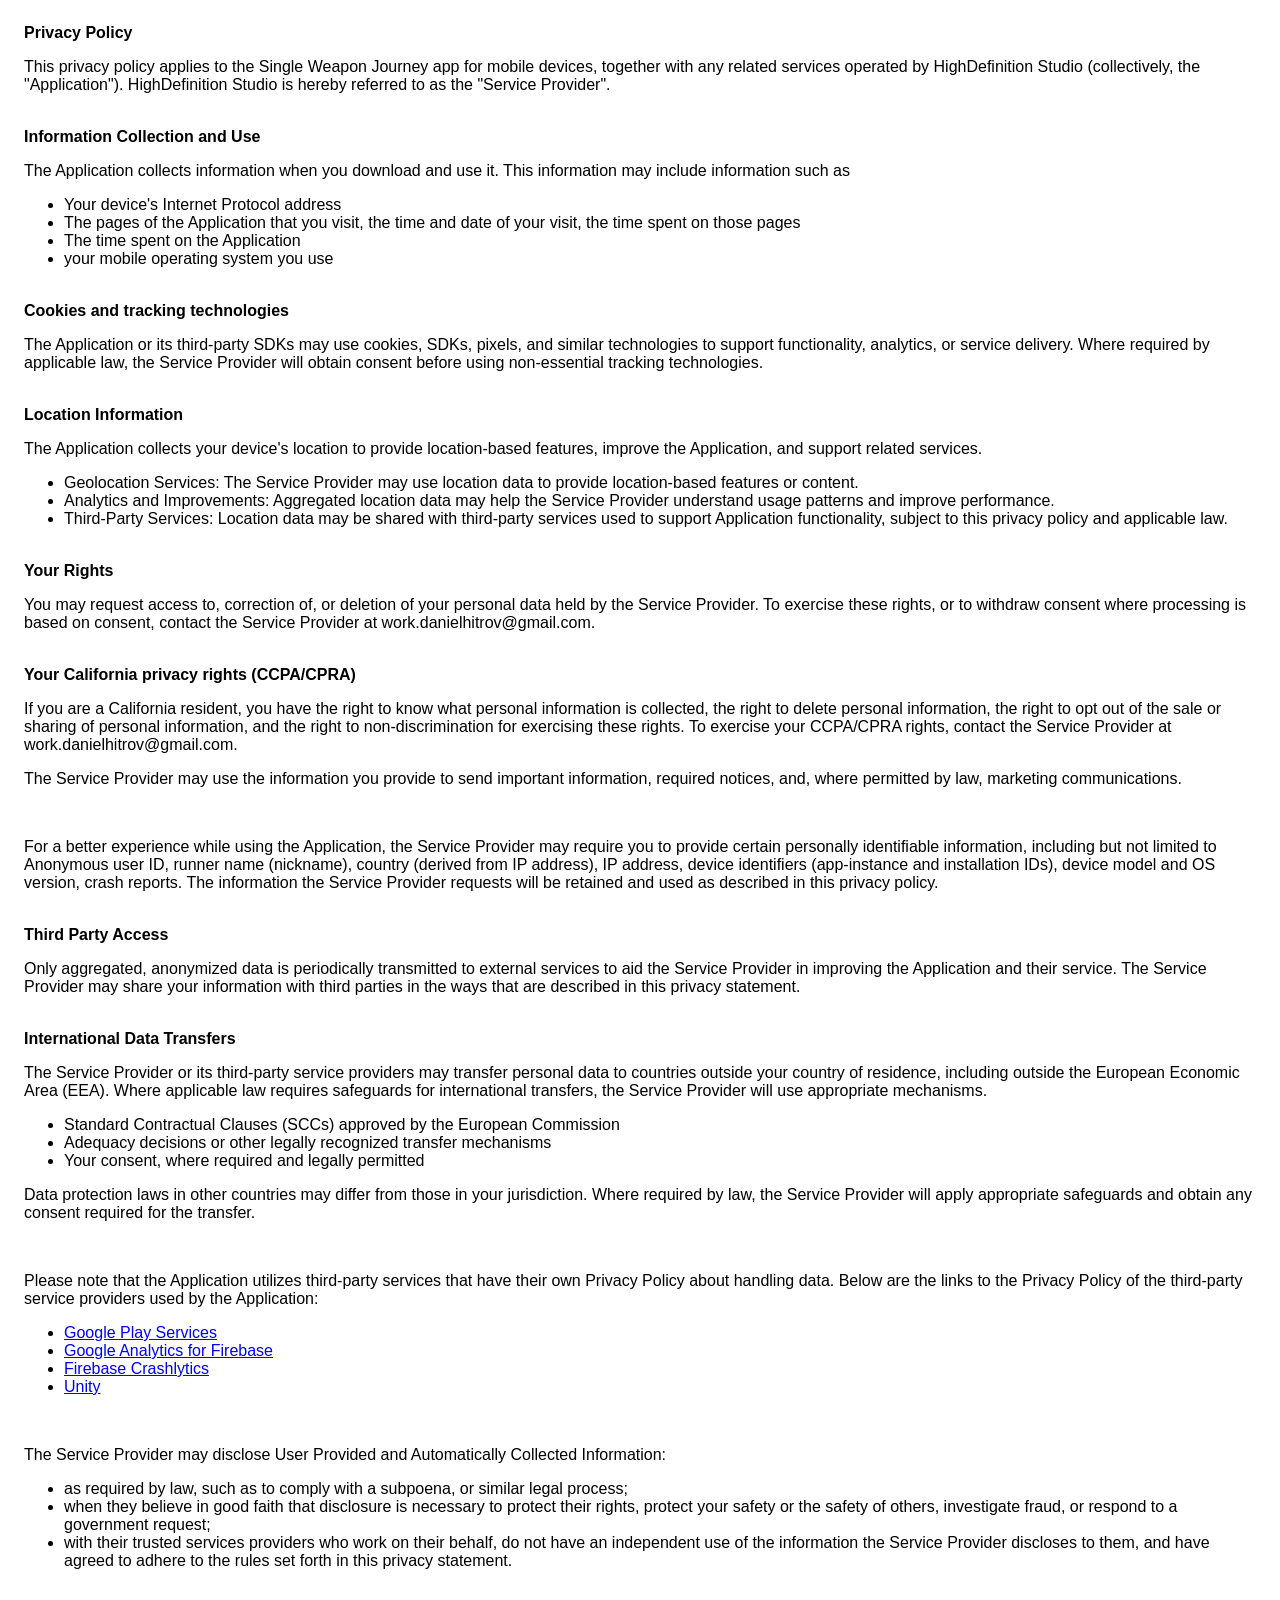
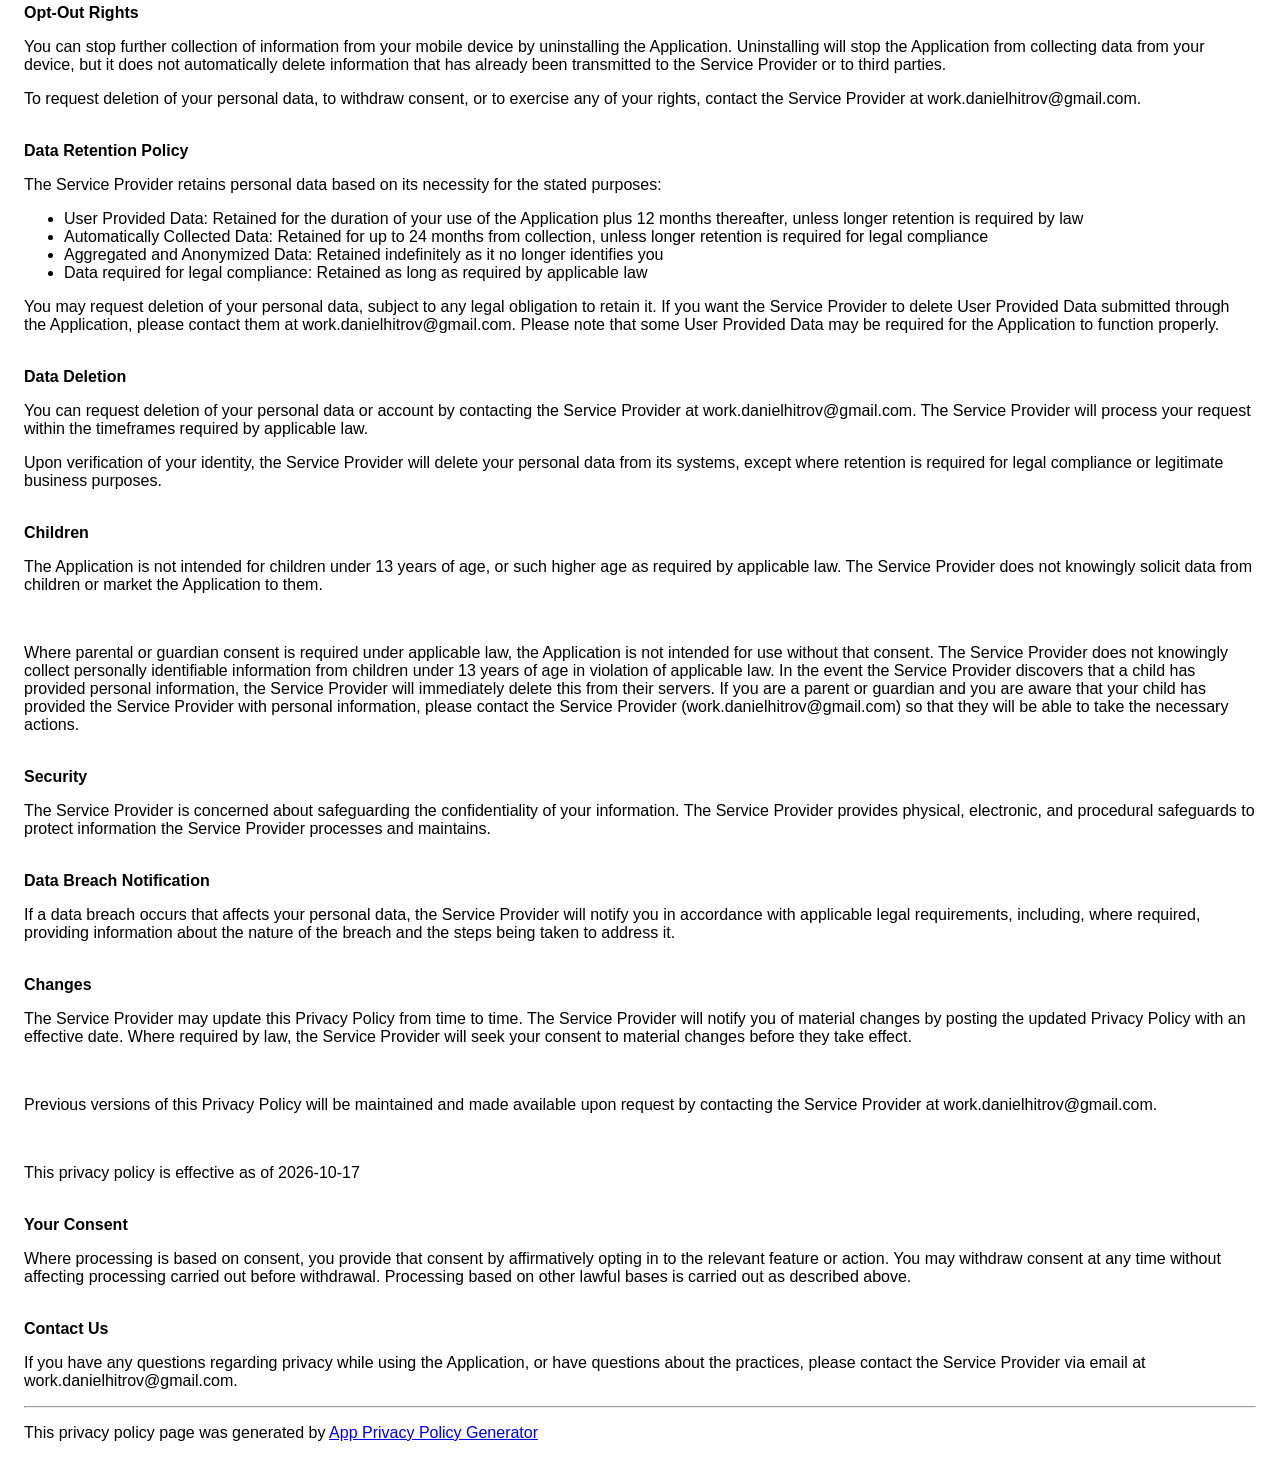
==== index.html @ 2a984582 "Add initial Privacy Policy page" ====
<!DOCTYPE html>
    <html>
    <head>
      <meta charset='utf-8'>
      <meta name='viewport' content='width=device-width'>
      <title>Privacy Policy</title>
      <style> body { font-family: 'Helvetica Neue', Helvetica, Arial, sans-serif; padding:1em; } </style>
    </head>
    <body>
    <strong>Privacy Policy</strong><p>This privacy policy applies to the Single Weapon Journey app for mobile devices, together with any related services operated by HighDefinition Studio (collectively, the "Application"). HighDefinition Studio is hereby referred to as the "Service Provider".</p><br><strong>Information Collection and Use</strong><p>The Application collects information when you download and use it. This information may include information such as</p><ul><li>Your device's Internet Protocol address</li><li>The pages of the Application that you visit, the time and date of your visit, the time spent on those pages</li><li>The time spent on the Application</li><li>your mobile operating system you use</li></ul><p></p><br><strong>Cookies and tracking technologies</strong><p>The Application or its third-party SDKs may use cookies, SDKs, pixels, and similar technologies to support functionality, analytics, or service delivery. Where required by applicable law, the Service Provider will obtain consent before using non-essential tracking technologies.</p><div><br><strong>Location Information</strong><p>The Application collects your device's location to provide location-based features, improve the Application, and support related services.</p><ul><li>Geolocation Services: The Service Provider may use location data to provide location-based features or content.</li><li>Analytics and Improvements: Aggregated location data may help the Service Provider understand usage patterns and improve performance.</li><li>Third-Party Services: Location data may be shared with third-party services used to support Application functionality, subject to this privacy policy and applicable law.</li></ul></div><br><strong>Your Rights</strong><p>You may request access to, correction of, or deletion of your personal data held by the Service Provider. To exercise these rights, or to withdraw consent where processing is based on consent, contact the Service Provider at work.danielhitrov@gmail.com.</p><br><strong>Your California privacy rights (CCPA/CPRA)</strong><p>If you are a California resident, you have the right to know what personal information is collected, the right to delete personal information, the right to opt out of the sale or sharing of personal information, and the right to non-discrimination for exercising these rights. To exercise your CCPA/CPRA rights, contact the Service Provider at work.danielhitrov@gmail.com.</p><!----><p>The Service Provider may use the information you provide to send important information, required notices, and, where permitted by law, marketing communications.</p><br><p>For a better experience while using the Application, the Service Provider may require you to provide certain personally identifiable information, including but not limited to Anonymous user ID, runner name (nickname), country (derived from IP address), IP address, device identifiers (app-instance and installation IDs), device model and OS version, crash reports. The information the Service Provider requests will be retained and used as described in this privacy policy.</p><br><strong>Third Party Access</strong><p>Only aggregated, anonymized data is periodically transmitted to external services to aid the Service Provider in improving the Application and their service. The Service Provider may share your information with third parties in the ways that are described in this privacy statement.</p><br><strong>International Data Transfers</strong><p>The Service Provider or its third-party service providers may transfer personal data to countries outside your country of residence, including outside the European Economic Area (EEA). Where applicable law requires safeguards for international transfers, the Service Provider will use appropriate mechanisms.</p><ul><li>Standard Contractual Clauses (SCCs) approved by the European Commission</li><li>Adequacy decisions or other legally recognized transfer mechanisms</li><li>Your consent, where required and legally permitted</li></ul><p>Data protection laws in other countries may differ from those in your jurisdiction. Where required by law, the Service Provider will apply appropriate safeguards and obtain any consent required for the transfer.</p><div><br><p>Please note that the Application utilizes third-party services that have their own Privacy Policy about handling data. Below are the links to the Privacy Policy of the third-party service providers used by the Application:</p><ul><li><a href="https://www.google.com/policies/privacy/" target="_blank" rel="noopener noreferrer">Google Play Services</a></li><li><a href="https://firebase.google.com/support/privacy" target="_blank" rel="noopener noreferrer">Google Analytics for Firebase</a></li><li><a href="https://firebase.google.com/support/privacy/" target="_blank" rel="noopener noreferrer">Firebase Crashlytics</a></li><li><a href="https://unity3d.com/legal/privacy-policy" target="_blank" rel="noopener noreferrer">Unity</a></li></ul></div><br><p>The Service Provider may disclose User Provided and Automatically Collected Information:</p><ul><li>as required by law, such as to comply with a subpoena, or similar legal process;</li><li>when they believe in good faith that disclosure is necessary to protect their rights, protect your safety or the safety of others, investigate fraud, or respond to a government request;</li><li>with their trusted services providers who work on their behalf, do not have an independent use of the information the Service Provider discloses to them, and have agreed to adhere to the rules set forth in this privacy statement.</li></ul><p></p><br><strong>Opt-Out Rights</strong><div><p>You can stop further collection of information from your mobile device by uninstalling the Application. Uninstalling will stop the Application from collecting data from your device, but it does not automatically delete information that has already been transmitted to the Service Provider or to third parties.</p></div><!----><p>To request deletion of your personal data, to withdraw consent, or to exercise any of your rights, contact the Service Provider at work.danielhitrov@gmail.com.</p><br><strong>Data Retention Policy</strong><p>The Service Provider retains personal data based on its necessity for the stated purposes:</p><ul><li>User Provided Data: Retained for the duration of your use of the Application plus 12 months thereafter, unless longer retention is required by law</li><li>Automatically Collected Data: Retained for up to 24 months from collection, unless longer retention is required for legal compliance</li><li>Aggregated and Anonymized Data: Retained indefinitely as it no longer identifies you</li><li>Data required for legal compliance: Retained as long as required by applicable law</li></ul><p>You may request deletion of your personal data, subject to any legal obligation to retain it. If you want the Service Provider to delete User Provided Data submitted through the Application, please contact them at work.danielhitrov@gmail.com. Please note that some User Provided Data may be required for the Application to function properly.</p><div><br><strong>Data Deletion</strong><p>You can request deletion of your personal data or account by contacting the Service Provider at work.danielhitrov@gmail.com. The Service Provider will process your request within the timeframes required by applicable law.</p><p>Upon verification of your identity, the Service Provider will delete your personal data from its systems, except where retention is required for legal compliance or legitimate business purposes.</p></div><br><strong>Children</strong><p>The Application is not intended for children under 13 years of age, or such higher age as required by applicable law. The Service Provider does not knowingly solicit data from children or market the Application to them.</p><div><br><p>Where parental or guardian consent is required under applicable law, the Application is not intended for use without that consent. The Service Provider does not knowingly collect personally identifiable information from children under 13 years of age in violation of applicable law. In the event the Service Provider discovers that a child has provided personal information, the Service Provider will immediately delete this from their servers. If you are a parent or guardian and you are aware that your child has provided the Service Provider with personal information, please contact the Service Provider (work.danielhitrov@gmail.com) so that they will be able to take the necessary actions.</p></div><br><strong>Security</strong><p>The Service Provider is concerned about safeguarding the confidentiality of your information. The Service Provider provides physical, electronic, and procedural safeguards to protect information the Service Provider processes and maintains.</p><br><strong>Data Breach Notification</strong><p>If a data breach occurs that affects your personal data, the Service Provider will notify you in accordance with applicable legal requirements, including, where required, providing information about the nature of the breach and the steps being taken to address it.</p><br><strong>Changes</strong><p>The Service Provider may update this Privacy Policy from time to time. The Service Provider will notify you of material changes by posting the updated Privacy Policy with an effective date. Where required by law, the Service Provider will seek your consent to material changes before they take effect.</p><br><p>Previous versions of this Privacy Policy will be maintained and made available upon request by contacting the Service Provider at work.danielhitrov@gmail.com.</p><br><p>This privacy policy is effective as of 2026-10-17</p><br><strong>Your Consent</strong><p>Where processing is based on consent, you provide that consent by affirmatively opting in to the relevant feature or action. You may withdraw consent at any time without affecting processing carried out before withdrawal. Processing based on other lawful bases is carried out as described above.</p><br><strong>Contact Us</strong><p>If you have any questions regarding privacy while using the Application, or have questions about the practices, please contact the Service Provider via email at work.danielhitrov@gmail.com.</p><hr><p><span>This privacy policy page was generated by </span><a href="https://app-privacy-policy-generator.nisrulz.com/" target="_blank" rel="noopener noreferrer">App Privacy Policy Generator </a></p>
    </body>
    </html>
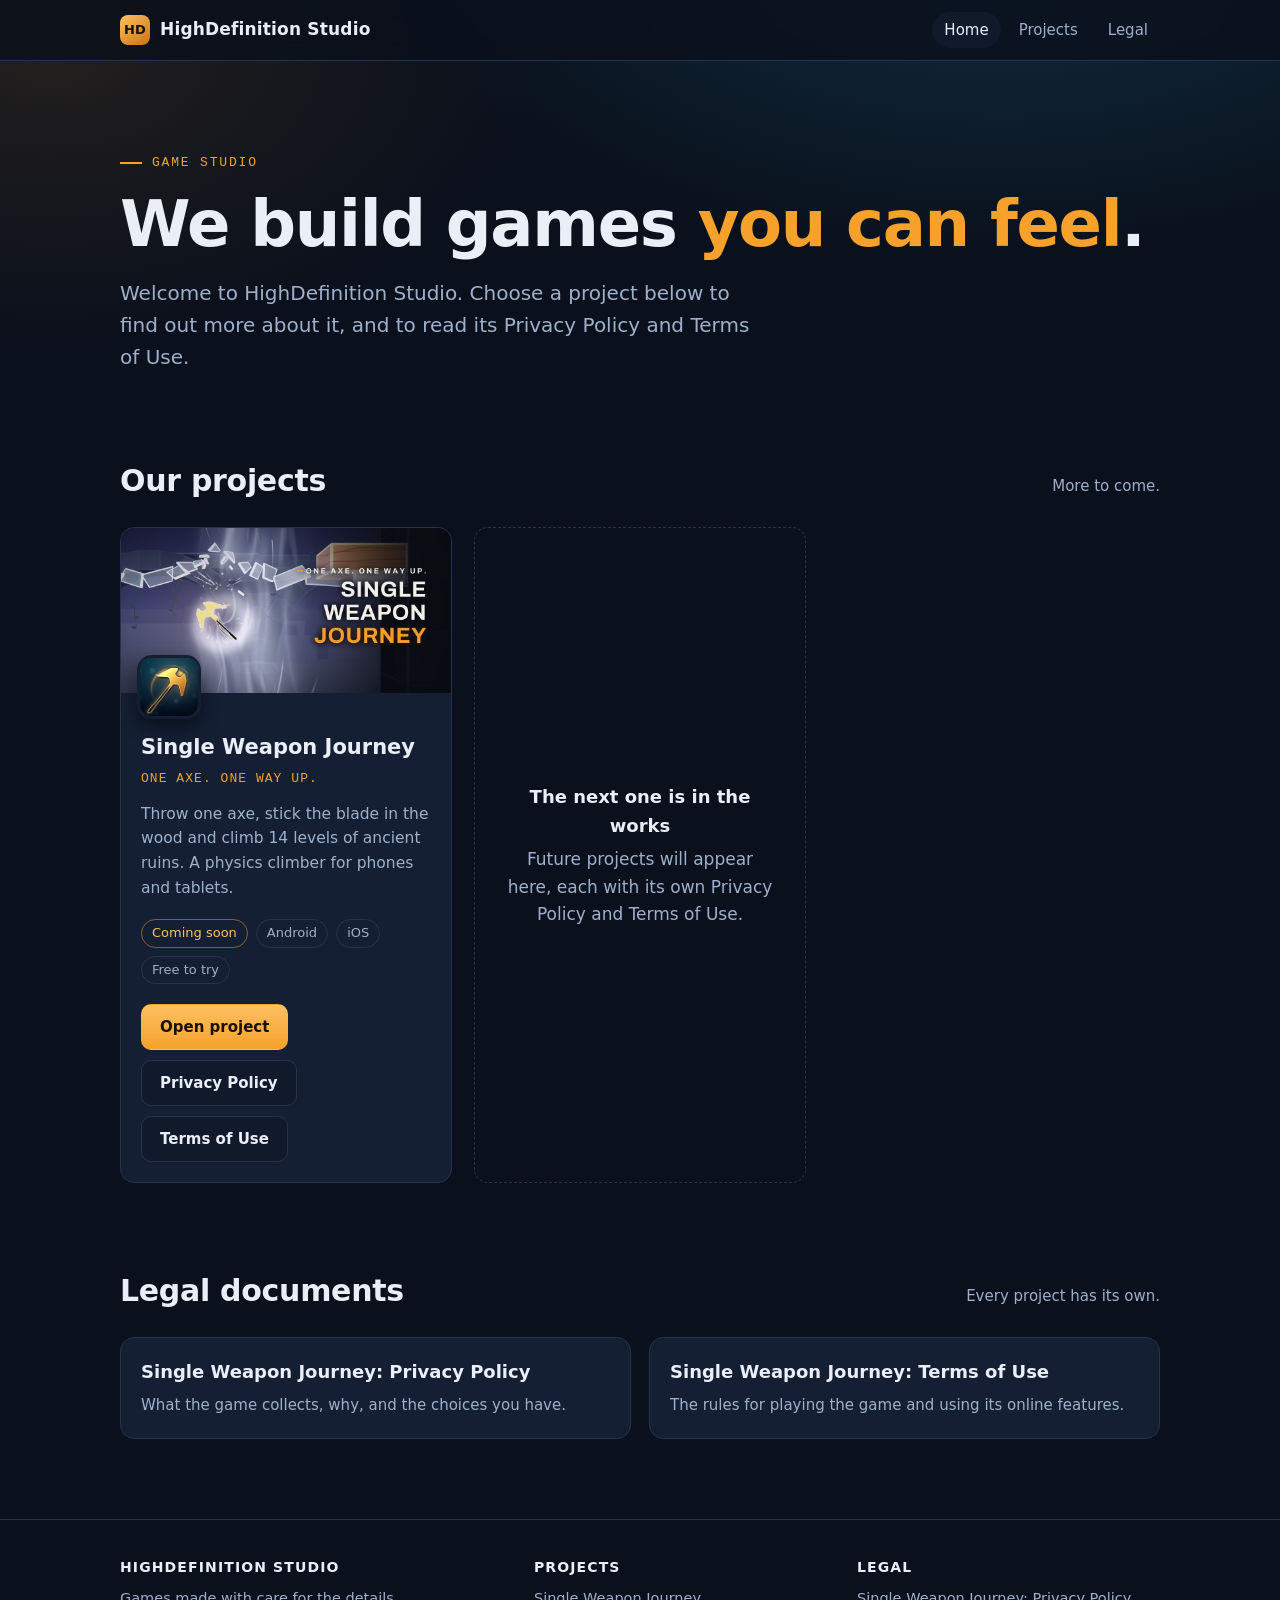
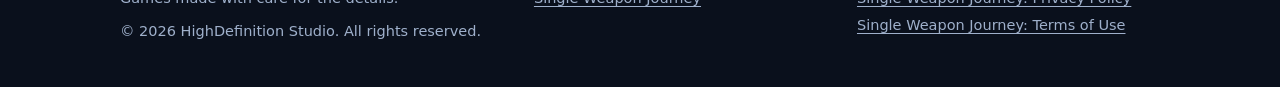
==== commit cf47b282: "Add the studio hub with Single Weapon Journey legal pages Replace the single generated privacy page " ====
--- a/index.html
+++ b/index.html
@@ -1,13 +1,130 @@
-<!DOCTYPE html>
-    <html>
-    <head>
-      <meta charset='utf-8'>
-      <meta name='viewport' content='width=device-width'>
-      <title>Privacy Policy</title>
-      <style> body { font-family: 'Helvetica Neue', Helvetica, Arial, sans-serif; padding:1em; } </style>
-    </head>
-    <body>
-    <strong>Privacy Policy</strong><p>This privacy policy applies to the Single Weapon Journey app for mobile devices, together with any related services operated by HighDefinition Studio (collectively, the "Application"). HighDefinition Studio is hereby referred to as the "Service Provider".</p><br><strong>Information Collection and Use</strong><p>The Application collects information when you download and use it. This information may include information such as</p><ul><li>Your device's Internet Protocol address</li><li>The pages of the Application that you visit, the time and date of your visit, the time spent on those pages</li><li>The time spent on the Application</li><li>your mobile operating system you use</li></ul><p></p><br><strong>Cookies and tracking technologies</strong><p>The Application or its third-party SDKs may use cookies, SDKs, pixels, and similar technologies to support functionality, analytics, or service delivery. Where required by applicable law, the Service Provider will obtain consent before using non-essential tracking technologies.</p><div><br><strong>Location Information</strong><p>The Application collects your device's location to provide location-based features, improve the Application, and support related services.</p><ul><li>Geolocation Services: The Service Provider may use location data to provide location-based features or content.</li><li>Analytics and Improvements: Aggregated location data may help the Service Provider understand usage patterns and improve performance.</li><li>Third-Party Services: Location data may be shared with third-party services used to support Application functionality, subject to this privacy policy and applicable law.</li></ul></div><br><strong>Your Rights</strong><p>You may request access to, correction of, or deletion of your personal data held by the Service Provider. To exercise these rights, or to withdraw consent where processing is based on consent, contact the Service Provider at work.danielhitrov@gmail.com.</p><br><strong>Your California privacy rights (CCPA/CPRA)</strong><p>If you are a California resident, you have the right to know what personal information is collected, the right to delete personal information, the right to opt out of the sale or sharing of personal information, and the right to non-discrimination for exercising these rights. To exercise your CCPA/CPRA rights, contact the Service Provider at work.danielhitrov@gmail.com.</p><!----><p>The Service Provider may use the information you provide to send important information, required notices, and, where permitted by law, marketing communications.</p><br><p>For a better experience while using the Application, the Service Provider may require you to provide certain personally identifiable information, including but not limited to Anonymous user ID, runner name (nickname), country (derived from IP address), IP address, device identifiers (app-instance and installation IDs), device model and OS version, crash reports. The information the Service Provider requests will be retained and used as described in this privacy policy.</p><br><strong>Third Party Access</strong><p>Only aggregated, anonymized data is periodically transmitted to external services to aid the Service Provider in improving the Application and their service. The Service Provider may share your information with third parties in the ways that are described in this privacy statement.</p><br><strong>International Data Transfers</strong><p>The Service Provider or its third-party service providers may transfer personal data to countries outside your country of residence, including outside the European Economic Area (EEA). Where applicable law requires safeguards for international transfers, the Service Provider will use appropriate mechanisms.</p><ul><li>Standard Contractual Clauses (SCCs) approved by the European Commission</li><li>Adequacy decisions or other legally recognized transfer mechanisms</li><li>Your consent, where required and legally permitted</li></ul><p>Data protection laws in other countries may differ from those in your jurisdiction. Where required by law, the Service Provider will apply appropriate safeguards and obtain any consent required for the transfer.</p><div><br><p>Please note that the Application utilizes third-party services that have their own Privacy Policy about handling data. Below are the links to the Privacy Policy of the third-party service providers used by the Application:</p><ul><li><a href="https://www.google.com/policies/privacy/" target="_blank" rel="noopener noreferrer">Google Play Services</a></li><li><a href="https://firebase.google.com/support/privacy" target="_blank" rel="noopener noreferrer">Google Analytics for Firebase</a></li><li><a href="https://firebase.google.com/support/privacy/" target="_blank" rel="noopener noreferrer">Firebase Crashlytics</a></li><li><a href="https://unity3d.com/legal/privacy-policy" target="_blank" rel="noopener noreferrer">Unity</a></li></ul></div><br><p>The Service Provider may disclose User Provided and Automatically Collected Information:</p><ul><li>as required by law, such as to comply with a subpoena, or similar legal process;</li><li>when they believe in good faith that disclosure is necessary to protect their rights, protect your safety or the safety of others, investigate fraud, or respond to a government request;</li><li>with their trusted services providers who work on their behalf, do not have an independent use of the information the Service Provider discloses to them, and have agreed to adhere to the rules set forth in this privacy statement.</li></ul><p></p><br><strong>Opt-Out Rights</strong><div><p>You can stop further collection of information from your mobile device by uninstalling the Application. Uninstalling will stop the Application from collecting data from your device, but it does not automatically delete information that has already been transmitted to the Service Provider or to third parties.</p></div><!----><p>To request deletion of your personal data, to withdraw consent, or to exercise any of your rights, contact the Service Provider at work.danielhitrov@gmail.com.</p><br><strong>Data Retention Policy</strong><p>The Service Provider retains personal data based on its necessity for the stated purposes:</p><ul><li>User Provided Data: Retained for the duration of your use of the Application plus 12 months thereafter, unless longer retention is required by law</li><li>Automatically Collected Data: Retained for up to 24 months from collection, unless longer retention is required for legal compliance</li><li>Aggregated and Anonymized Data: Retained indefinitely as it no longer identifies you</li><li>Data required for legal compliance: Retained as long as required by applicable law</li></ul><p>You may request deletion of your personal data, subject to any legal obligation to retain it. If you want the Service Provider to delete User Provided Data submitted through the Application, please contact them at work.danielhitrov@gmail.com. Please note that some User Provided Data may be required for the Application to function properly.</p><div><br><strong>Data Deletion</strong><p>You can request deletion of your personal data or account by contacting the Service Provider at work.danielhitrov@gmail.com. The Service Provider will process your request within the timeframes required by applicable law.</p><p>Upon verification of your identity, the Service Provider will delete your personal data from its systems, except where retention is required for legal compliance or legitimate business purposes.</p></div><br><strong>Children</strong><p>The Application is not intended for children under 13 years of age, or such higher age as required by applicable law. The Service Provider does not knowingly solicit data from children or market the Application to them.</p><div><br><p>Where parental or guardian consent is required under applicable law, the Application is not intended for use without that consent. The Service Provider does not knowingly collect personally identifiable information from children under 13 years of age in violation of applicable law. In the event the Service Provider discovers that a child has provided personal information, the Service Provider will immediately delete this from their servers. If you are a parent or guardian and you are aware that your child has provided the Service Provider with personal information, please contact the Service Provider (work.danielhitrov@gmail.com) so that they will be able to take the necessary actions.</p></div><br><strong>Security</strong><p>The Service Provider is concerned about safeguarding the confidentiality of your information. The Service Provider provides physical, electronic, and procedural safeguards to protect information the Service Provider processes and maintains.</p><br><strong>Data Breach Notification</strong><p>If a data breach occurs that affects your personal data, the Service Provider will notify you in accordance with applicable legal requirements, including, where required, providing information about the nature of the breach and the steps being taken to address it.</p><br><strong>Changes</strong><p>The Service Provider may update this Privacy Policy from time to time. The Service Provider will notify you of material changes by posting the updated Privacy Policy with an effective date. Where required by law, the Service Provider will seek your consent to material changes before they take effect.</p><br><p>Previous versions of this Privacy Policy will be maintained and made available upon request by contacting the Service Provider at work.danielhitrov@gmail.com.</p><br><p>This privacy policy is effective as of 2026-10-17</p><br><strong>Your Consent</strong><p>Where processing is based on consent, you provide that consent by affirmatively opting in to the relevant feature or action. You may withdraw consent at any time without affecting processing carried out before withdrawal. Processing based on other lawful bases is carried out as described above.</p><br><strong>Contact Us</strong><p>If you have any questions regarding privacy while using the Application, or have questions about the practices, please contact the Service Provider via email at work.danielhitrov@gmail.com.</p><hr><p><span>This privacy policy page was generated by </span><a href="https://app-privacy-policy-generator.nisrulz.com/" target="_blank" rel="noopener noreferrer">App Privacy Policy Generator </a></p>
-    </body>
-    </html>
-      
+<!doctype html>
+<html lang="en">
+<head>
+  <meta charset="utf-8">
+  <meta name="viewport" content="width=device-width, initial-scale=1">
+  <title>HighDefinition Studio</title>
+  <meta name="description" content="HighDefinition Studio makes games. Pick a project to learn more and to read its Privacy Policy and Terms of Use.">
+  <meta name="theme-color" content="#0a101c">
+  <link rel="icon" type="image/png" href="assets/img/swj-icon.png">
+  <link rel="stylesheet" href="assets/css/site.css">
+
+  <meta property="og:type" content="website">
+  <meta property="og:title" content="HighDefinition Studio">
+  <meta property="og:description" content="Games from HighDefinition Studio. Choose a project to read about it, its Privacy Policy and its Terms of Use.">
+  <meta property="og:image" content="assets/img/swj-feature.png">
+</head>
+<body>
+
+<header class="site-header">
+  <div class="wrap">
+    <a class="brand" href="index.html" aria-label="HighDefinition Studio home">
+      <span class="brand-mark" aria-hidden="true">HD</span>
+      <span>HighDefinition Studio</span>
+    </a>
+    <nav class="nav" aria-label="Main">
+      <a href="index.html" aria-current="page">Home</a>
+      <a href="#projects">Projects</a>
+      <a href="#legal">Legal</a>
+    </nav>
+  </div>
+</header>
+
+<main>
+
+  <div class="wrap hero">
+    <p class="eyebrow">Game studio</p>
+    <h1>We build games <em>you can feel</em>.</h1>
+    <p class="lead">Welcome to HighDefinition Studio. Choose a project below to find out more about it, and to read its Privacy Policy and Terms of Use.</p>
+  </div>
+
+  <section id="projects" aria-labelledby="projects-title">
+    <div class="wrap">
+      <div class="section-title">
+        <h2 id="projects-title">Our projects</h2>
+        <p class="section-note">More to come.</p>
+      </div>
+
+      <div class="grid">
+
+        <article class="card">
+          <a class="card-media" href="single-weapon-journey/index.html" aria-label="Single Weapon Journey: open the project page" tabindex="-1">
+            <img src="assets/img/swj-feature.png" width="1024" height="500" alt="">
+            <img class="icon" src="assets/img/swj-icon.png" width="64" height="64" alt="">
+          </a>
+          <div class="card-body">
+            <h3>Single Weapon Journey</h3>
+            <p class="tagline">One axe. One way up.</p>
+            <p class="desc">Throw one axe, stick the blade in the wood and climb 14 levels of ancient ruins. A physics climber for phones and tablets.</p>
+            <ul class="chips" aria-label="Details">
+              <li class="chip status">Coming soon</li>
+              <li class="chip">Android</li>
+              <li class="chip">iOS</li>
+              <li class="chip">Free to try</li>
+            </ul>
+            <div class="card-actions">
+              <a class="btn primary" href="single-weapon-journey/index.html">Open project</a>
+              <a class="btn" href="single-weapon-journey/privacy.html">Privacy Policy</a>
+              <a class="btn" href="single-weapon-journey/terms.html">Terms of Use</a>
+            </div>
+          </div>
+        </article>
+
+        <article class="card placeholder" aria-label="Future projects">
+          <div>
+            <strong>The next one is in the works</strong>
+            Future projects will appear here, each with its own Privacy Policy and Terms of Use.
+          </div>
+        </article>
+
+      </div>
+    </div>
+  </section>
+
+  <section id="legal" aria-labelledby="legal-title">
+    <div class="wrap">
+      <div class="section-title">
+        <h2 id="legal-title">Legal documents</h2>
+        <p class="section-note">Every project has its own.</p>
+      </div>
+
+      <div class="legal-links">
+        <a class="legal-link" href="single-weapon-journey/privacy.html">
+          <strong>Single Weapon Journey: Privacy Policy</strong>
+          <span>What the game collects, why, and the choices you have.</span>
+        </a>
+        <a class="legal-link" href="single-weapon-journey/terms.html">
+          <strong>Single Weapon Journey: Terms of Use</strong>
+          <span>The rules for playing the game and using its online features.</span>
+        </a>
+      </div>
+    </div>
+  </section>
+
+</main>
+
+<footer class="site-footer">
+  <div class="wrap">
+    <div>
+      <h4>HighDefinition Studio</h4>
+      <p>Games made with care for the details.</p>
+      <p style="margin-top:10px">&copy; 2026 HighDefinition Studio. All rights reserved.</p>
+    </div>
+    <div>
+      <h4>Projects</h4>
+      <ul>
+        <li><a href="single-weapon-journey/index.html">Single Weapon Journey</a></li>
+      </ul>
+    </div>
+    <div>
+      <h4>Legal</h4>
+      <ul>
+        <li><a href="single-weapon-journey/privacy.html">Single Weapon Journey: Privacy Policy</a></li>
+        <li><a href="single-weapon-journey/terms.html">Single Weapon Journey: Terms of Use</a></li>
+      </ul>
+    </div>
+  </div>
+</footer>
+
+</body>
+</html>
--- a/assets/css/site.css
+++ b/assets/css/site.css
@@ -0,0 +1,371 @@
+/* HighDefinition Studio - shared stylesheet. No external fonts or requests. */
+
+:root {
+  --bg: #0a101c;
+  --bg-raise: #111a2b;
+  --bg-card: #141f33;
+  --line: #243350;
+  --text: #e9eef7;
+  --text-dim: #9fb0cb;
+  --amber: #f5a12b;
+  --amber-hot: #ffc062;
+  --teal: #1f6f8b;
+  --radius: 14px;
+  --gutter: 20px;
+  --max: 1080px;
+  --font: "Segoe UI", system-ui, -apple-system, "Helvetica Neue", Arial, sans-serif;
+  --mono: ui-monospace, "Cascadia Mono", "JetBrains Mono", Consolas, monospace;
+  color-scheme: dark;
+}
+
+*, *::before, *::after { box-sizing: border-box; }
+
+html { scroll-behavior: smooth; }
+
+body {
+  margin: 0;
+  background:
+    radial-gradient(900px 480px at 78% -8%, rgba(31, 111, 139, 0.32), transparent 70%),
+    radial-gradient(700px 420px at 4% 6%, rgba(245, 161, 43, 0.10), transparent 70%),
+    var(--bg);
+  background-attachment: fixed;
+  color: var(--text);
+  font-family: var(--font);
+  font-size: 17px;
+  line-height: 1.6;
+  -webkit-font-smoothing: antialiased;
+}
+
+img { max-width: 100%; height: auto; display: block; }
+
+a { color: var(--amber-hot); text-decoration-thickness: 1px; text-underline-offset: 3px; }
+a:hover { color: #fff; }
+
+a:focus-visible, button:focus-visible {
+  outline: 2px solid var(--amber);
+  outline-offset: 3px;
+  border-radius: 4px;
+}
+
+.wrap { width: 100%; max-width: var(--max); margin: 0 auto; padding: 0 var(--gutter); }
+
+/* ---------- header ---------- */
+
+.site-header {
+  position: sticky;
+  top: 0;
+  z-index: 10;
+  background: rgba(10, 16, 28, 0.82);
+  backdrop-filter: blur(10px);
+  -webkit-backdrop-filter: blur(10px);
+  border-bottom: 1px solid var(--line);
+}
+
+.site-header .wrap {
+  display: flex;
+  flex-wrap: wrap;
+  align-items: center;
+  justify-content: space-between;
+  gap: 4px 16px;
+  min-height: 60px;
+  padding-top: 8px;
+  padding-bottom: 8px;
+}
+
+.brand {
+  display: inline-flex;
+  align-items: center;
+  gap: 10px;
+  color: var(--text);
+  text-decoration: none;
+  font-weight: 700;
+  letter-spacing: 0.01em;
+}
+
+.brand-mark {
+  display: grid;
+  place-items: center;
+  width: 30px;
+  height: 30px;
+  border-radius: 8px;
+  background: linear-gradient(145deg, var(--amber-hot), #c9740d);
+  color: #1b1002;
+  font-size: 13px;
+  font-weight: 800;
+  letter-spacing: 0.02em;
+}
+
+.brand:hover { color: #fff; }
+
+.nav { display: flex; gap: 6px; flex-wrap: wrap; }
+
+.nav a {
+  color: var(--text-dim);
+  text-decoration: none;
+  font-size: 15px;
+  padding: 6px 12px;
+  border-radius: 999px;
+}
+
+.nav a:hover, .nav a[aria-current="page"] { color: var(--text); background: var(--bg-raise); }
+
+/* ---------- hero ---------- */
+
+.hero { padding-top: 84px; padding-bottom: 56px; }
+
+.eyebrow {
+  display: inline-flex;
+  align-items: center;
+  gap: 10px;
+  margin: 0 0 18px;
+  font-family: var(--mono);
+  font-size: 13px;
+  letter-spacing: 0.14em;
+  text-transform: uppercase;
+  color: var(--amber);
+}
+
+.eyebrow::before { content: ""; width: 22px; height: 2px; background: var(--amber); }
+
+h1 {
+  margin: 0 0 18px;
+  font-size: clamp(36px, 6.4vw, 64px);
+  line-height: 1.06;
+  letter-spacing: -0.02em;
+}
+
+h1 em { font-style: normal; color: var(--amber); }
+
+.lead { max-width: 640px; margin: 0; color: var(--text-dim); font-size: clamp(17px, 2.2vw, 20px); }
+
+/* ---------- sections ---------- */
+
+section { padding: 28px 0 56px; }
+
+.section-title {
+  display: flex;
+  align-items: baseline;
+  justify-content: space-between;
+  gap: 12px;
+  margin: 0 0 22px;
+}
+
+h2 { margin: 0; font-size: clamp(22px, 3.4vw, 30px); letter-spacing: -0.01em; }
+
+.section-note { margin: 0; color: var(--text-dim); font-size: 15px; }
+
+/* ---------- project cards ---------- */
+
+.grid {
+  display: grid;
+  grid-template-columns: repeat(auto-fill, minmax(min(100%, 330px), 1fr));
+  gap: 22px;
+}
+
+.card {
+  display: flex;
+  flex-direction: column;
+  overflow: hidden;
+  background: var(--bg-card);
+  border: 1px solid var(--line);
+  border-radius: var(--radius);
+  transition: border-color 0.2s, transform 0.2s, box-shadow 0.2s;
+}
+
+.card:hover {
+  border-color: rgba(245, 161, 43, 0.55);
+  transform: translateY(-3px);
+  box-shadow: 0 18px 40px -22px rgba(245, 161, 43, 0.35);
+}
+
+.card-media { position: relative; display: block; aspect-ratio: 2 / 1; background: var(--bg-raise); }
+.card-media img { width: 100%; height: 100%; object-fit: cover; }
+
+.card-media .icon {
+  position: absolute;
+  left: 16px;
+  bottom: -26px;
+  width: 64px;
+  height: 64px;
+  border-radius: 15px;
+  border: 3px solid var(--bg-card);
+  box-shadow: 0 8px 18px rgba(0, 0, 0, 0.45);
+}
+
+.card-body { display: flex; flex-direction: column; flex: 1; padding: 38px 20px 20px; }
+
+.card h3 { margin: 0 0 4px; font-size: 21px; }
+
+.tagline { margin: 0 0 12px; color: var(--amber); font-family: var(--mono); font-size: 13px; letter-spacing: 0.08em; text-transform: uppercase; }
+
+.card p.desc { margin: 0 0 18px; color: var(--text-dim); font-size: 15.5px; }
+
+.chips { display: flex; flex-wrap: wrap; gap: 8px; margin: 0 0 20px; padding: 0; list-style: none; }
+
+.chip {
+  padding: 3px 10px;
+  border: 1px solid var(--line);
+  border-radius: 999px;
+  color: var(--text-dim);
+  font-size: 13px;
+}
+
+.chip.status { border-color: rgba(245, 161, 43, 0.5); color: var(--amber-hot); }
+
+.card-actions { display: flex; flex-wrap: wrap; gap: 10px; margin-top: auto; }
+
+.card.placeholder {
+  align-items: center;
+  justify-content: center;
+  min-height: 280px;
+  padding: 28px;
+  text-align: center;
+  background: transparent;
+  border-style: dashed;
+  color: var(--text-dim);
+}
+
+.card.placeholder:hover { transform: none; border-color: var(--line); box-shadow: none; }
+.card.placeholder strong { display: block; margin-bottom: 6px; color: var(--text); font-size: 18px; }
+
+/* ---------- buttons ---------- */
+
+.btn {
+  display: inline-flex;
+  align-items: center;
+  justify-content: center;
+  gap: 8px;
+  padding: 10px 18px;
+  border: 1px solid var(--line);
+  border-radius: 10px;
+  background: var(--bg-raise);
+  color: var(--text);
+  font: inherit;
+  font-size: 15px;
+  font-weight: 600;
+  text-decoration: none;
+  cursor: pointer;
+  transition: background 0.15s, border-color 0.15s, color 0.15s;
+}
+
+.btn:hover { background: #1b2a45; border-color: #35507f; color: #fff; }
+
+.btn.primary { background: linear-gradient(180deg, var(--amber-hot), var(--amber)); border-color: transparent; color: #1b1002; }
+.btn.primary:hover { background: linear-gradient(180deg, #ffd08a, var(--amber-hot)); color: #1b1002; }
+
+.btn.quiet { background: transparent; }
+
+.btn[aria-disabled="true"] { opacity: 0.55; cursor: default; pointer-events: none; }
+
+/* ---------- project page ---------- */
+
+.crumbs { margin: 28px 0 0; color: var(--text-dim); font-size: 14px; }
+.crumbs a { color: var(--text-dim); }
+.crumbs a:hover { color: var(--text); }
+
+.project-hero { padding: 24px 0 40px; display: grid; gap: 32px; align-items: center; }
+
+@media (min-width: 880px) {
+  .project-hero { grid-template-columns: 1.05fr 1fr; }
+}
+
+.project-title { display: flex; align-items: center; gap: 16px; margin-bottom: 18px; }
+.project-title img { width: 72px; height: 72px; border-radius: 17px; box-shadow: 0 10px 26px rgba(0, 0, 0, 0.5); }
+.project-title h1 { margin: 0; font-size: clamp(30px, 5vw, 48px); }
+
+.project-hero .shot { border: 1px solid var(--line); border-radius: var(--radius); overflow: hidden; box-shadow: 0 24px 60px -30px rgba(0, 0, 0, 0.8); }
+
+.actions { display: flex; flex-wrap: wrap; gap: 12px; margin-top: 26px; }
+
+.features { display: grid; grid-template-columns: repeat(auto-fill, minmax(min(100%, 250px), 1fr)); gap: 18px; margin: 0; padding: 0; list-style: none; }
+
+.features li { padding: 18px 18px 16px; background: var(--bg-card); border: 1px solid var(--line); border-radius: var(--radius); }
+.features h3 { margin: 0 0 6px; font-size: 17px; color: var(--amber-hot); }
+.features p { margin: 0; color: var(--text-dim); font-size: 15px; }
+
+.legal-links { display: grid; grid-template-columns: repeat(auto-fit, minmax(min(100%, 280px), 1fr)); gap: 18px; }
+
+.legal-link {
+  display: block;
+  padding: 20px;
+  background: var(--bg-card);
+  border: 1px solid var(--line);
+  border-radius: var(--radius);
+  color: var(--text);
+  text-decoration: none;
+  transition: border-color 0.2s, background 0.2s;
+}
+
+.legal-link:hover { border-color: rgba(245, 161, 43, 0.55); background: #17253d; color: #fff; }
+.legal-link strong { display: block; margin-bottom: 4px; font-size: 18px; }
+.legal-link span { color: var(--text-dim); font-size: 15px; }
+
+/* ---------- legal documents ---------- */
+
+.doc { max-width: 760px; padding: 36px 0 72px; }
+
+.doc-head { margin-bottom: 28px; padding-bottom: 22px; border-bottom: 1px solid var(--line); }
+.doc-head h1 { font-size: clamp(30px, 5vw, 44px); margin-bottom: 10px; }
+.doc-head .meta { margin: 0; color: var(--text-dim); font-size: 15px; }
+
+.doc-switch { display: flex; flex-wrap: wrap; gap: 8px; margin: 18px 0 0; }
+
+.prose h2 { margin: 2em 0 0.6em; font-size: 24px; }
+.prose h3 { margin: 1.6em 0 0.5em; font-size: 19px; }
+.prose p, .prose ul, .prose ol, .prose table { margin: 0 0 1em; }
+.prose ul, .prose ol { padding-left: 1.4em; }
+.prose li { margin-bottom: 0.35em; }
+.prose strong { color: #fff; }
+.prose hr { margin: 2em 0; border: 0; border-top: 1px solid var(--line); }
+
+.prose table { width: 100%; border-collapse: collapse; font-size: 15px; display: block; overflow-x: auto; }
+.prose th, .prose td { padding: 10px 12px; border: 1px solid var(--line); text-align: left; vertical-align: top; }
+.prose th { background: var(--bg-raise); color: #fff; }
+
+.prose code { padding: 1px 6px; border-radius: 5px; background: var(--bg-raise); font-family: var(--mono); font-size: 0.9em; }
+
+.prose blockquote { margin: 0 0 1em; padding: 4px 16px; border-left: 3px solid var(--amber); color: var(--text-dim); }
+
+.notice {
+  margin: 0 0 28px;
+  padding: 16px 18px;
+  border: 1px dashed rgba(245, 161, 43, 0.6);
+  border-radius: var(--radius);
+  background: rgba(245, 161, 43, 0.07);
+  color: var(--text);
+  font-size: 15.5px;
+}
+
+.notice strong { color: var(--amber-hot); }
+
+/* ---------- footer ---------- */
+
+.site-footer { margin-top: 24px; padding: 36px 0 44px; border-top: 1px solid var(--line); color: var(--text-dim); font-size: 14.5px; }
+
+.site-footer .wrap { display: grid; gap: 20px; }
+
+@media (min-width: 720px) {
+  .site-footer .wrap { grid-template-columns: 1.3fr 1fr 1fr; }
+}
+
+.site-footer h4 { margin: 0 0 8px; color: var(--text); font-size: 14px; letter-spacing: 0.08em; text-transform: uppercase; }
+.site-footer ul { margin: 0; padding: 0; list-style: none; }
+.site-footer li { margin-bottom: 4px; }
+.site-footer a { color: var(--text-dim); }
+.site-footer a:hover { color: #fff; }
+.site-footer p { margin: 0; }
+
+@media (prefers-reduced-motion: reduce) {
+  html { scroll-behavior: auto; }
+  .card, .btn, .legal-link { transition: none; }
+  .card:hover { transform: none; }
+}
+
+@media (max-width: 560px) {
+  body { font-size: 16px; }
+  .hero { padding-top: 48px; padding-bottom: 32px; }
+  .site-header { position: static; }
+  .nav { margin-left: -9px; }
+  .nav a { padding: 6px 9px; font-size: 14px; }
+  .section-title { flex-direction: column; align-items: flex-start; gap: 4px; }
+}
